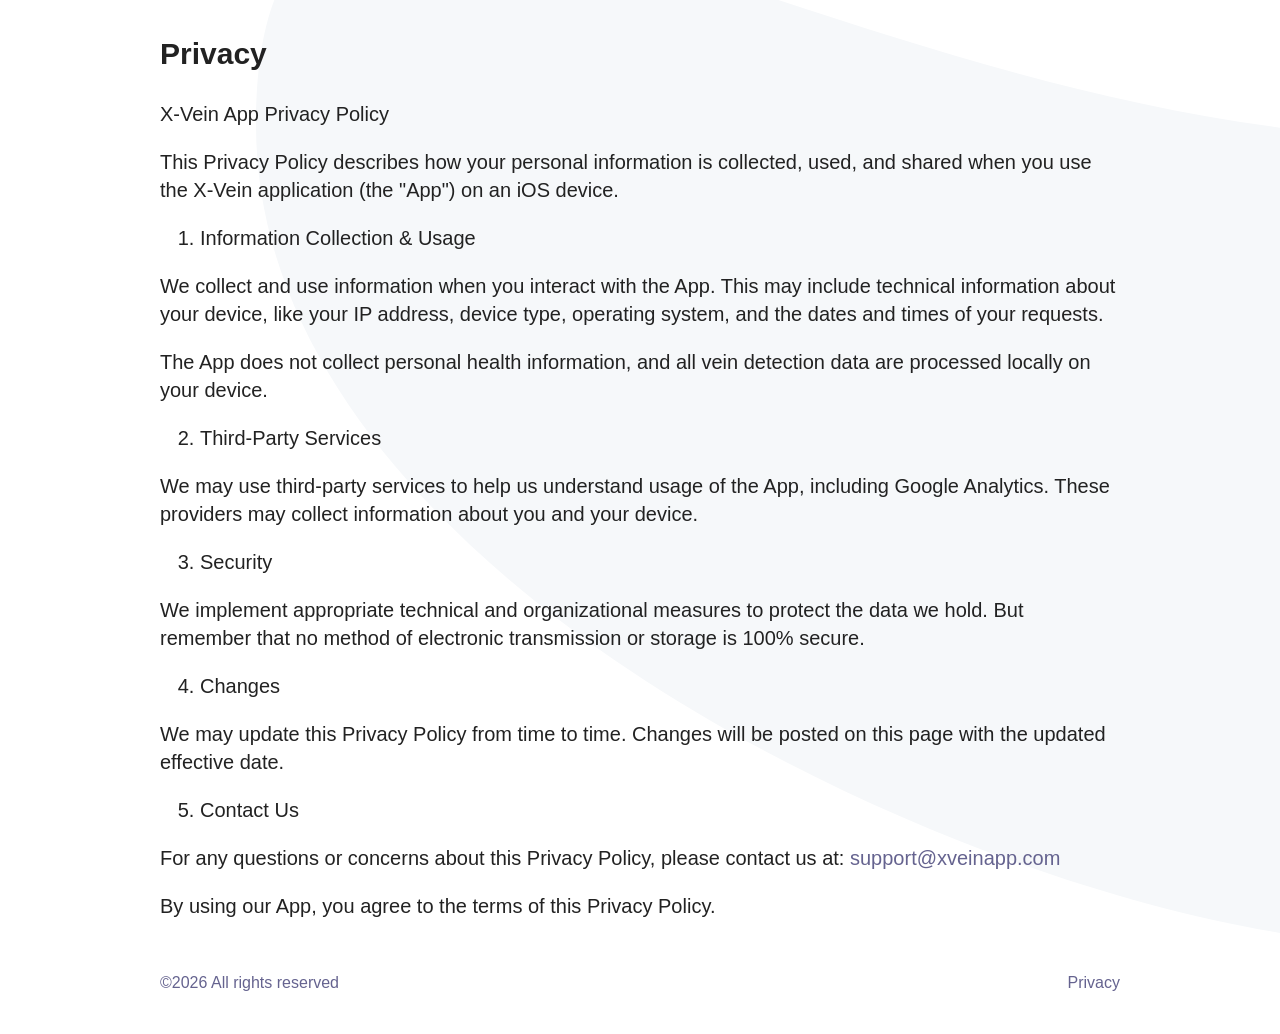
==== page-1.html @ 7c42c56e "first commit" ====
<!DOCTYPE html>
<html dir="auto" lang="en">
<head>
	<meta charset="UTF-8" />
	<title>Privacy - My Page Title</title>

	<meta name="description" content="My Page Description" />
	<meta name="viewport" content="width=device-width, initial-scale=1" />
	<link rel="icon" href="assets/favicon.png" />

	<meta property="og:title" content="Privacy - My Page Title" />
	<meta property="og:description" content="My Page Description" />
	<meta property="og:image" content="assets/og-image.png" />

	<link rel="stylesheet" href="assets/tobi.css" />
	<link rel="stylesheet" href="assets/style.css" />

</head>
	<body>
		<main>
<article class="page">
	<header class="page__header">
		<h1 class="page__title">Privacy</h1>
	</header>
	<div class="page__content">
		<p>X-Vein App Privacy Policy</p>
<p>This Privacy Policy describes how your personal information is collected, used, and shared when you use the X-Vein application (the &quot;App&quot;) on an iOS device.</p>
<ol>
<li>Information Collection &amp; Usage</li>
</ol>
<p>We collect and use information when you interact with the App. This may include technical information about your device, like your IP address, device type, operating system, and the dates and times of your requests.</p>
<p>The App does not collect personal health information, and all vein detection data are processed locally on your device.</p>
<ol start="2">
<li>Third-Party Services</li>
</ol>
<p>We may use third-party services to help us understand usage of the App, including Google Analytics. These providers may collect information about you and your device.</p>
<ol start="3">
<li>Security</li>
</ol>
<p>We implement appropriate technical and organizational measures to protect the data we hold. But remember that no method of electronic transmission or storage is 100% secure.</p>
<ol start="4">
<li>Changes</li>
</ol>
<p>We may update this Privacy Policy from time to time. Changes will be posted on this page with the updated effective date.</p>
<ol start="5">
<li>Contact Us</li>
</ol>
<p>For any questions or concerns about this Privacy Policy, please contact us at: <a href="mailto:&#115;&#117;&#112;&#112;&#x6f;&#x72;&#116;&#64;&#120;&#118;&#101;&#105;&#110;&#97;&#x70;&#112;&#x2e;&#x63;&#x6f;&#x6d;">&#115;&#117;&#112;&#112;&#x6f;&#x72;&#116;&#64;&#120;&#118;&#101;&#105;&#110;&#97;&#x70;&#112;&#x2e;&#x63;&#x6f;&#x6d;</a></p>
<p>By using our App, you agree to the terms of this Privacy Policy.</p>


	</div>
</article>



		</main>
		<footer class="footer">
			<div class="container">
				<div class="footer__container">
					<p class="footer__love">
						<script>document.write('&copy;' + (new Date()).getFullYear());</script><noscript>&copy;2023</noscript> All rights reserved
							
					</p>
					<ul class="footer__links">
							<li class="footer__link">
								<a href="page-1.html">Privacy</a>
							</li>
							
					</ul>
				</div>
			</div>
		</footer>

		<script type="text/javascript" src="assets/tobi.min.js" /></script>
		<script>
			window.onload = function () {
				var tobi = new Tobi();
			};
		</script>

  </body>
</html>
---- assets/tobi.css ----
.tobi {
  background-color: rgba(26, 42, 58, 0.94);
  bottom: 0;
  box-sizing: border-box;
  contain: strict;
  font-size: 18px;
  left: 0;
  line-height: 1.5555555555555556;
  overflow: hidden;
  position: fixed;
  right: 0;
  top: 0;
  z-index: 1337;
}

.tobi[aria-hidden="true"] {
  display: none;
}

.tobi *,
.tobi *::before,
.tobi *::after {
  box-sizing: inherit;
}

.tobi-is-open {
  overflow-y: hidden;
}

.tobi__slider {
  bottom: 0;
  left: 0;
  position: absolute;
  right: 0;
  top: 0;
  will-change: transform;
}

.tobi__slider:not(.tobi__slider--is-dragging) {
  transition-duration: 0.3s;
  transition-property: transform;
  transition-timing-function: cubic-bezier(0.19, 1, 0.22, 1);
}

@media screen and (prefers-reduced-motion: reduce) {
  .tobi__slider:not(.tobi__slider--is-dragging) {
    transition: none;
  }
}

.tobi__slider--is-draggable [data-type] {
  cursor: -webkit-grab;
  cursor: grab;
}

.tobi__slider--is-dragging [data-type] {
  cursor: -webkit-grabbing;
  cursor: grabbing;
}

.tobi__slide {
  align-items: center;
  display: flex;
  height: 100%;
  justify-content: center;
  width: 100%;
}

.tobi__slide:not(.tobi__slide--is-active) {
  visibility: hidden;
}

.tobi [data-type] {
  max-height: 85vh;
  max-width: 85vw;
  overflow: hidden;
  overflow-y: auto;
  overscroll-behavior: contain;
}

.tobi [data-type] iframe,
.tobi [data-type] video {
  display: block !important;
}

.tobi [data-type] > figure {
  margin: 0;
  position: relative;
}

.tobi [data-type] > figure > img {
  display: block;
  height: auto;
  max-height: 85vh;
  max-width: 85vw;
  width: auto;
}

.tobi [data-type] > figure > figcaption {
  background-color: rgba(255, 255, 255, 0.94);
  bottom: 0;
  color: #1a2a3a;
  padding: 0.22222em 0.44444em;
  position: absolute;
  white-space: pre-wrap;
  width: 100%;
}

.tobi [data-type="html"] video {
  cursor: auto;
  max-height: 85vh;
  max-width: 85vw;
}

.tobi [data-type="iframe"] {
  /* Fix iframe scrolling on iOS */
  -webkit-overflow-scrolling: touch;
  transform: translate3d(0, 0, 0);
}

.tobi [data-type="iframe"] iframe {
  height: 85vh;
  width: 85vw;
}

.tobi > button {
  background-color: transparent;
  border: 0.05556em solid transparent;
  color: #fff;
  cursor: pointer;
  font: inherit;
  line-height: 1;
  margin: 0;
  opacity: 0.5;
  padding: 0.22222em;
  position: absolute;
  touch-action: manipulation;
  transition-duration: 0.3s;
  transition-property: opacity, transform;
  transition-timing-function: cubic-bezier(0.19, 1, 0.22, 1);
  will-change: opacity, transform;
  z-index: 1;
}

@media screen and (prefers-reduced-motion: reduce) {
  .tobi > button {
    transition: none;
    will-change: opacity;
  }
}

.tobi > button svg {
  pointer-events: none;
  stroke: #fff;
  stroke-width: 1;
  stroke-linecap: square;
  stroke-linejoin: miter;
  fill: none;
  color: #fff;
}

.tobi > button:active, .tobi > button:focus, .tobi > button:hover {
  opacity: 1;
  transform: scale(0.84);
}

@media screen and (prefers-reduced-motion: reduce) {
  .tobi > button:active, .tobi > button:focus, .tobi > button:hover {
    transform: none;
  }
}

.tobi > button.tobi__prev, .tobi > button.tobi__next {
  top: calc(50% - 1.94444em);
}

.tobi > button.tobi__prev svg, .tobi > button.tobi__next svg {
  height: 3.88889em;
  width: 3.88889em;
}

.tobi > button.tobi__prev {
  left: 0;
}

.tobi > button.tobi__next {
  right: 0;
}

.tobi > button.tobi__close {
  right: 0.27778em;
  top: 1em;
}

.tobi > button.tobi__close svg {
  height: 3.33333em;
  width: 3.33333em;
}

.tobi > button:disabled, .tobi > button[aria-hidden="true"] {
  display: none;
}

.tobi__counter {
  background-color: transparent;
  color: #fff;
  font-size: 1.11111em;
  left: 1em;
  line-height: 1;
  position: absolute;
  top: 2.22222em;
  z-index: 1;
}

.tobi__counter[aria-hidden="true"] {
  display: none;
}

.tobi-loader {
  display: inline-block;
  height: 5.55556em;
  left: calc(50% - 2.77778em);
  position: absolute;
  top: calc(50% - 2.77778em);
  width: 5.55556em;
}

.tobi-loader::before {
  animation: spin 1s infinite;
  border-radius: 100%;
  border: 0.22222em solid #949ba3;
  border-top-color: #fff;
  bottom: 0;
  content: "";
  left: 0;
  position: absolute;
  right: 0;
  top: 0;
  z-index: 1;
}

.tobi-zoom {
  border: 0;
  box-shadow: none;
  display: inline-block;
  position: relative;
  text-decoration: none;
}

.tobi-zoom img {
  display: block;
}

.tobi-zoom__icon {
  background-color: rgba(26, 42, 58, 0.94);
  bottom: 0;
  color: #fff;
  line-height: 1;
  position: absolute;
  right: 0;
}

.tobi-zoom__icon svg {
  color: #fff;
  fill: none;
  height: 1.11111em;
  padding: 0.22222em;
  pointer-events: none;
  stroke-linecap: square;
  stroke-linejoin: miter;
  stroke-width: 2;
  stroke: #fff;
  width: 1.11111em;
}

@keyframes spin {
  to {
    transform: rotate(360deg);
  }
}
---- assets/style.css ----
:root {
  --font-xl: 42px;
  --font-lg: 24px;
  --font-md: 20px;
  --font-sm: 18px;
  --font-xs: 16px;
  --font-xxs: 14px;
}
@media (max-width: 768px) {
  :root {
    --font-xl: 18px;
    --font-lg: 16px;
    --font-md: 14px;
    --font-sm: 12px;
    --font-xs: 12px;
    --font-xxs: 12px;
  }
}

body {
  font-family: -apple-system, BlinkMacSystemFont, "Segoe UI", Roboto, Oxygen-Sans, Ubuntu, Cantarell, "Helvetica Neue", sans-serif;
  color: #222;
  display: flex;
  min-height: 100vh;
  flex-direction: column;
  font-size: var(--font-md);
  background-color: #fff;
  background-image: url([data-uri]);
  background-size: cover;
  background-position-x: 20vw;
  background-position-y: -10vh;
  background-repeat: no-repeat;
  line-height: 1.4;
}

main {
  flex: 1;
  width: 100%;
}

a {
  color: #65638f;
  text-decoration: none;
}
a:hover {
  color: #5A51FE;
}

.button {
  display: flex;
  background: linear-gradient(65deg, #DA552F, #ea8e39);
  font-family: "Heebo", sans-serif;
  color: #fff;
  display: inline-flex;
  font-size: var(--font-xxs);
  letter-spacing: 0px;
  font-weight: 700;
  line-height: 16px;
  text-transform: uppercase;
  text-decoration: none !important;
  border: none;
  border-radius: 2px;
  cursor: pointer;
  justify-content: center;
  padding: 16px 32px;
  text-align: center;
  white-space: nowrap;
  box-shadow: 0 8px 24px rgba(32, 43, 54, 0.12);
  mix-blend-mode: multiply;
  transition: all 0.15s ease;
}
.button:hover {
  color: #fff;
  box-shadow: 0 8px 24px rgba(32, 43, 54, 0.25);
}
.button--link {
  background: rgba(0, 0, 0, 0);
  color: #5A51FE;
  box-shadow: none;
}
.button--link:hover {
  color: #8751FE;
  box-shadow: none;
}

.accent {
  color: #5A51FE;
}

.container {
  max-width: 960px;
  padding: 0 30px;
  margin: auto;
}

h1, h2 {
  font-family: "Heebo", sans-serif;
}

.container-desktop {
  max-width: 960px;
  padding: 0 30px;
  margin: auto;
}
@media (max-width: 768px) {
  .container-desktop {
    max-width: 100%;
    padding: 0;
  }
}

.tobi-zoom__icon {
  display: none;
}

.app__header {
  display: flex;
  flex-direction: row;
  margin-top: 128px;
  margin-bottom: 128px;
  align-items: center;
}
@media (max-width: 768px) {
  .app__header {
    align-items: flex-start;
    margin-top: 32px;
    margin-bottom: 16px;
  }
}
.app__logo-wrapper {
  display: inline-block;
  background-image: url("ios-mask-border-128.svg");
  background-size: contain;
  max-width: 250px;
  max-height: 250px;
  padding: 1px;
  margin-right: 64px;
  width: 100%;
  height: 100%;
  background-repeat: no-repeat;
}
html[dir=rtl] .app__logo-wrapper {
  margin-left: 64px;
  margin-right: 0;
}
@media (max-width: 768px) {
  .app__logo-wrapper {
    max-width: 100px;
    max-height: 100px;
    margin-right: 16px;
  }
}
.app__logo {
  border-radius: 22.5%;
  mask-image: url("ios-mask.svg");
  mask-size: cover;
  width: 100%;
  height: auto;
}
.app__name {
  font-size: var(--font-xl);
  margin: 0;
}
.app__description {
  font-size: var(--font-lg);
}
@media (max-width: 768px) {
  .app__description {
    margin-top: 8px;
    margin-bottom: 0;
  }
}
.app__screenshots-list {
  display: grid;
  grid-template-columns: 200px 200px 200px 200px 200px 200px;
  grid-column-gap: 20px;
  padding: 30px 0;
}
@media (max-width: 768px) {
  .app__screenshots-list {
    padding: 32px;
    width: 800px;
  }
}
.app__screenshot {
  width: 100%;
  border-radius: 16px;
  box-shadow: 0 12px 48px rgba(17, 16, 62, 0.12);
  transition: all 0.3s ease-in-out;
  transform: scale(1);
  cursor: pointer;
}
.app__screenshot:hover {
  box-shadow: 0 24px 48px rgba(17, 16, 62, 0.12);
  transform: scale(1.05);
}
.app__screenshots-wrapper {
  overflow-y: auto;
}
.app__buttons {
  display: flex;
  flex-direction: row;
  align-items: center;
  margin-left: -9.8px;
}
.app__buttons--mobile {
  display: none;
}
@media (max-width: 768px) {
  .app__buttons {
    margin-left: 0;
    margin-bottom: 64px;
  }
  .app__buttons--mobile {
    display: flex;
    justify-content: center;
  }
  .app__buttons--desktop {
    display: none;
  }
}
.app__button-play img {
  width: 176.4px;
}
.app__button-ios img {
  width: 140px;
}
.app__button-web {
  margin-left: 12px;
}
.app__button-web img {
  width: 157px;
}
@media (max-width: 768px) {
  .app__button-play img {
    width: 126px;
  }
  .app__button-ios img {
    width: 100px;
  }
  .app__button-web {
    margin-left: 8px;
  }
  .app__button-web img {
    width: 112px;
  }
}
.app__section-title {
  font-size: var(--font-lg);
}
.app__section {
  margin-bottom: 128px;
}
@media (max-width: 768px) {
  .app__section {
    margin-bottom: 64px;
  }
}
.app__featured-content {
  display: grid;
  grid-template-columns: 1fr 1fr 1fr 1fr;
  grid-column-gap: 32px;
  align-items: center;
}
@media (max-width: 768px) {
  .app__featured-content {
    display: block;
    padding: 32px;
  }
}
.app__featured-image {
  width: 100%;
  margin: auto;
}

.footer {
  padding: 16px 0;
  font-size: var(--font-xs) !important;
}
.footer a {
  font-size: var(--font-xs) !important;
}
.footer__container {
  color: #65638f;
  display: flex;
  width: 100%;
  justify-content: space-between;
  align-items: center;
}
@media (max-width: 768px) {
  .footer__container {
    flex-direction: column-reverse;
    align-items: flex-start;
  }
}
.footer__links {
  list-style: none;
  display: flex;
  padding-left: 0;
}
.footer__link {
  margin-left: 32px;
}
@media (max-width: 768px) {
  .footer__link {
    margin-left: 0;
    margin-right: 8px;
  }
}

.page {
  max-width: 960px;
  padding: 0 30px;
  margin: auto;
}

.darkmode-toggle {
  z-index: 500;
}

.darkmode-background {
  background-image: url([data-uri]) !important;
  background-size: cover !important;
  background-position-x: 20vw !important;
  background-position-y: -10vh !important;
  background-repeat: no-repeat !important;
}
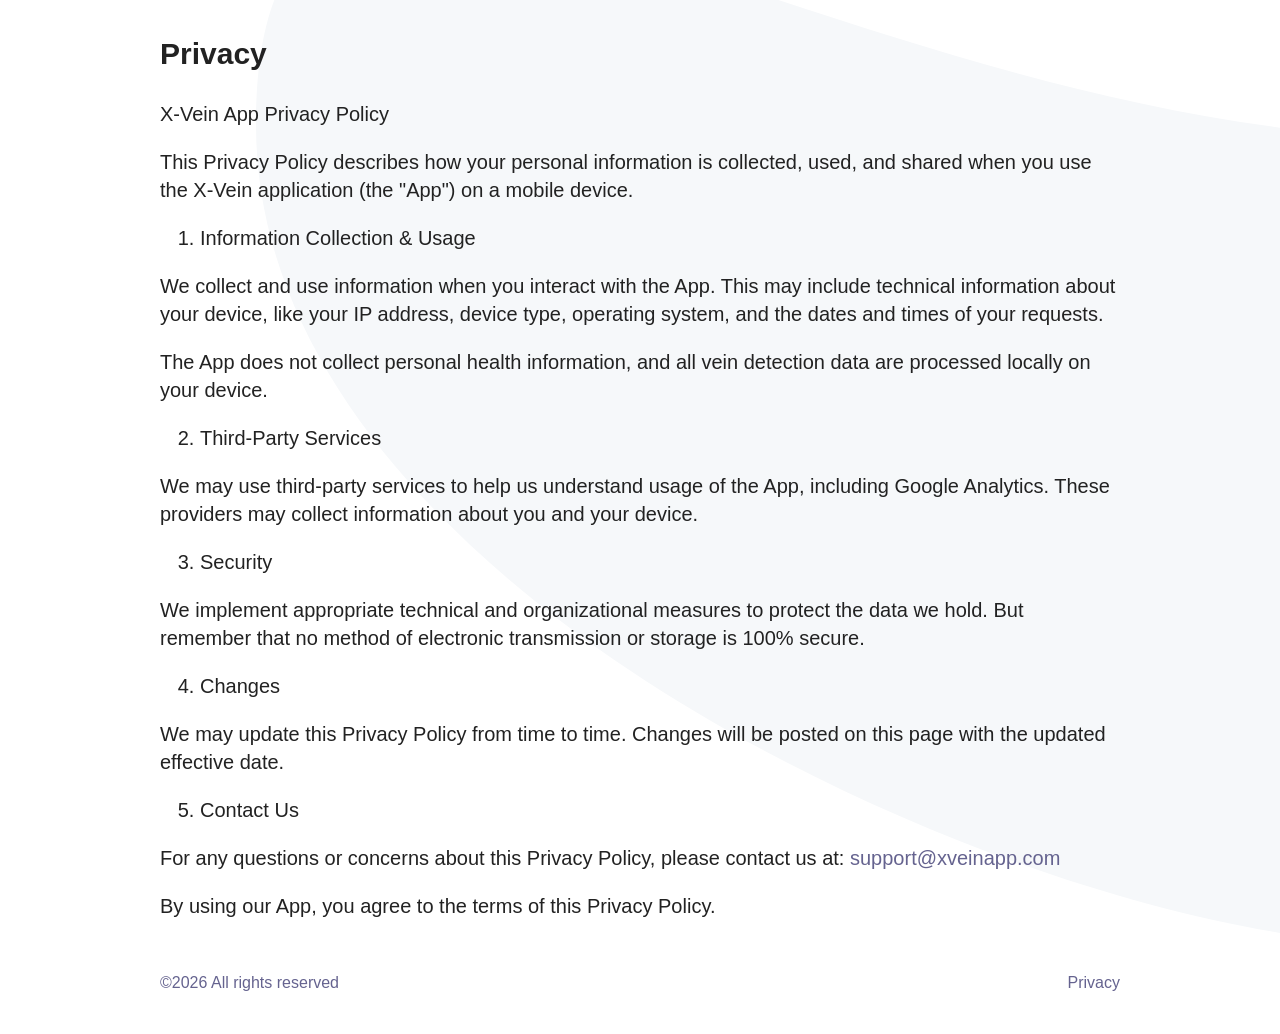
==== commit 9fd426e0: "Update page-1.html" ====
--- a/page-1.html
+++ b/page-1.html
@@ -24,7 +24,7 @@
 	</header>
 	<div class="page__content">
 		<p>X-Vein App Privacy Policy</p>
-<p>This Privacy Policy describes how your personal information is collected, used, and shared when you use the X-Vein application (the &quot;App&quot;) on an iOS device.</p>
+<p>This Privacy Policy describes how your personal information is collected, used, and shared when you use the X-Vein application (the &quot;App&quot;) on a mobile device.</p>
 <ol>
 <li>Information Collection &amp; Usage</li>
 </ol>
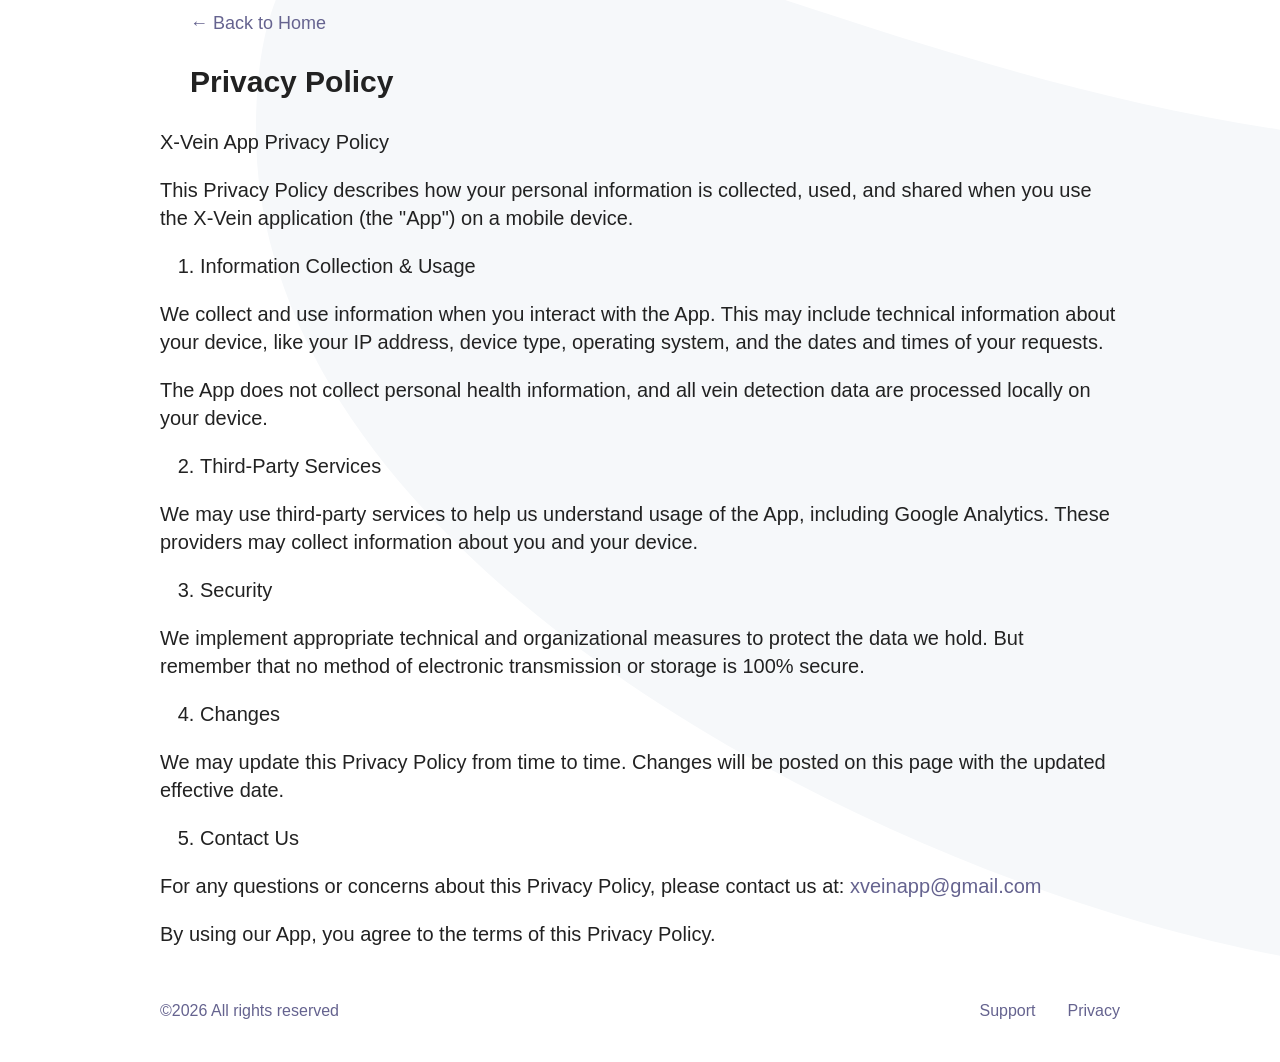
==== commit 1b1040aa: "Fix Apple App Store support URL requirements - Updated page titles and meta descriptions for better " ====
--- a/page-1.html
+++ b/page-1.html
@@ -2,14 +2,14 @@
 <html dir="auto" lang="en">
 <head>
 	<meta charset="UTF-8" />
-	<title>Privacy - My Page Title</title>
+	<title>Privacy Policy - X-Vein Medical Training App</title>
 
-	<meta name="description" content="My Page Description" />
+	<meta name="description" content="X-Vein Privacy Policy - Learn how we protect your privacy and handle data in our medical vein detection training application." />
 	<meta name="viewport" content="width=device-width, initial-scale=1" />
 	<link rel="icon" href="assets/favicon.png" />
 
-	<meta property="og:title" content="Privacy - My Page Title" />
-	<meta property="og:description" content="My Page Description" />
+	<meta property="og:title" content="Privacy Policy - X-Vein Medical Training App" />
+	<meta property="og:description" content="X-Vein Privacy Policy - Learn how we protect your privacy and handle data in our medical vein detection training application." />
 	<meta property="og:image" content="assets/og-image.png" />
 
 	<link rel="stylesheet" href="assets/tobi.css" />
@@ -20,7 +20,12 @@
 		<main>
 <article class="page">
 	<header class="page__header">
-		<h1 class="page__title">Privacy</h1>
+		<div class="container">
+			<nav class="page__nav">
+				<a href="index.html" class="page__nav-link">← Back to Home</a>
+			</nav>
+			<h1 class="page__title">Privacy Policy</h1>
+		</div>
 	</header>
 	<div class="page__content">
 		<p>X-Vein App Privacy Policy</p>
@@ -45,7 +50,7 @@
 <ol start="5">
 <li>Contact Us</li>
 </ol>
-<p>For any questions or concerns about this Privacy Policy, please contact us at: <a href="mailto:&#115;&#117;&#112;&#112;&#x6f;&#x72;&#116;&#64;&#120;&#118;&#101;&#105;&#110;&#97;&#x70;&#112;&#x2e;&#x63;&#x6f;&#x6d;">&#115;&#117;&#112;&#112;&#x6f;&#x72;&#116;&#64;&#120;&#118;&#101;&#105;&#110;&#97;&#x70;&#112;&#x2e;&#x63;&#x6f;&#x6d;</a></p>
+<p>For any questions or concerns about this Privacy Policy, please contact us at: <a href="mailto:xveinapp@gmail.com">xveinapp@gmail.com</a></p>
 <p>By using our App, you agree to the terms of this Privacy Policy.</p>
 
 
@@ -64,6 +69,9 @@
 					</p>
 					<ul class="footer__links">
 							<li class="footer__link">
+								<a href="support.html">Support</a>
+							</li>
+							<li class="footer__link">
 								<a href="page-1.html">Privacy</a>
 							</li>
 							
--- a/assets/style.css
+++ b/assets/style.css
@@ -324,4 +324,98 @@
   background-position-x: 20vw !important;
   background-position-y: -10vh !important;
   background-repeat: no-repeat !important;
+}
+
+/* Support section styles */
+.app__support {
+  background-color: #f8f9fa;
+  border-radius: 12px;
+  padding: 2rem;
+  margin-top: 2rem;
+}
+
+.app__support-content h3 {
+  color: #333;
+  margin-top: 2rem;
+  margin-bottom: 1rem;
+  font-size: var(--font-lg);
+}
+
+.app__support-content ul {
+  margin: 1rem 0;
+  padding-left: 1.5rem;
+}
+
+.app__support-content li {
+  margin-bottom: 0.5rem;
+  line-height: 1.6;
+}
+
+.faq-item {
+  background-color: white;
+  border-radius: 8px;
+  padding: 1.5rem;
+  margin-bottom: 1rem;
+  box-shadow: 0 2px 4px rgba(0,0,0,0.1);
+}
+
+.faq-item h4 {
+  color: #333;
+  margin-bottom: 0.5rem;
+  font-size: var(--font-md);
+}
+
+.faq-item p {
+  margin-bottom: 0.5rem;
+}
+
+/* Support page specific styles */
+.support-section {
+  margin-bottom: 3rem;
+  padding-bottom: 2rem;
+  border-bottom: 1px solid #e9ecef;
+}
+
+.support-section:last-child {
+  border-bottom: none;
+}
+
+.contact-info, .support-hours {
+  background-color: #f8f9fa;
+  padding: 1.5rem;
+  border-radius: 8px;
+  margin: 1rem 0;
+}
+
+.page__nav {
+  margin-bottom: 1rem;
+}
+
+.page__nav-link {
+  color: #65638f;
+  font-size: var(--font-sm);
+  text-decoration: none;
+}
+
+.page__nav-link:hover {
+  color: #5A51FE;
+}
+
+@media (max-width: 768px) {
+  .app__support {
+    padding: 1.5rem;
+    margin-top: 1rem;
+  }
+  
+  .faq-item {
+    padding: 1rem;
+  }
+  
+  .support-section {
+    margin-bottom: 2rem;
+  }
+  
+  .contact-info, .support-hours {
+    padding: 1rem;
+  }
 }
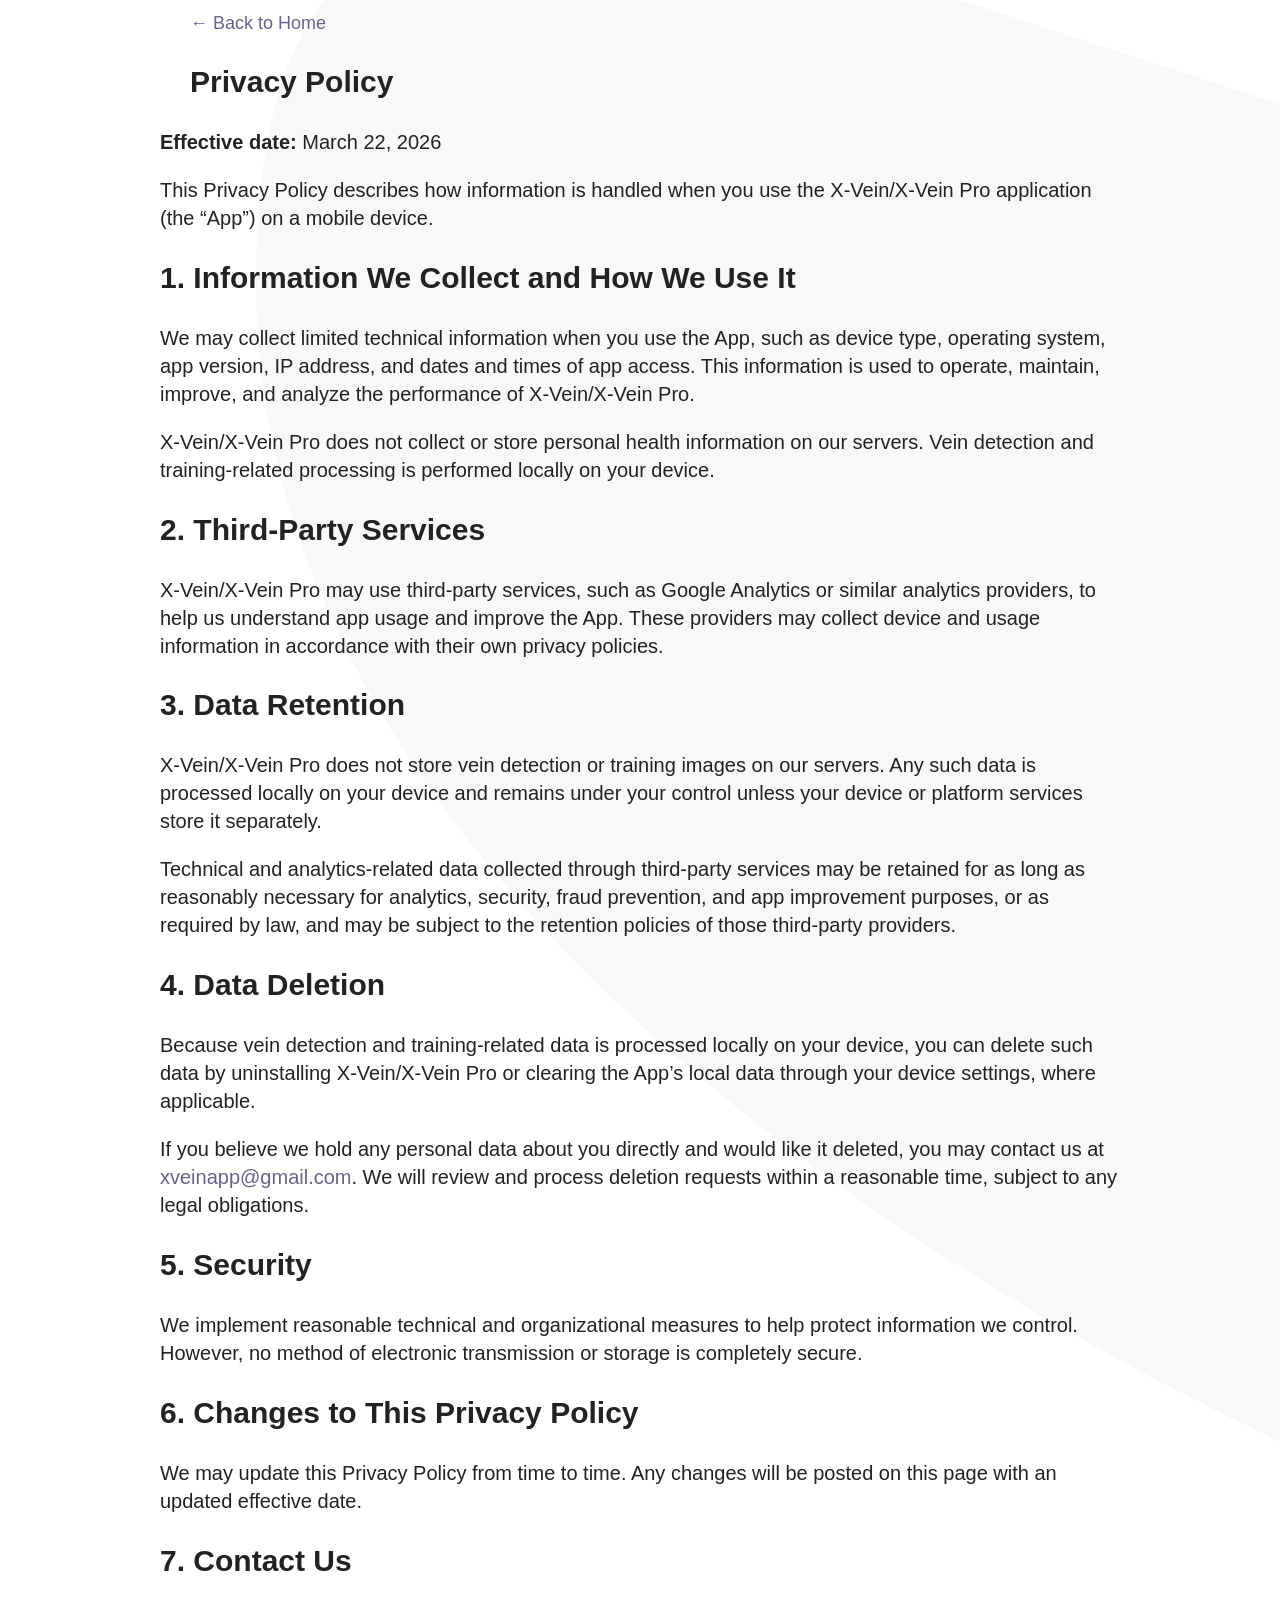
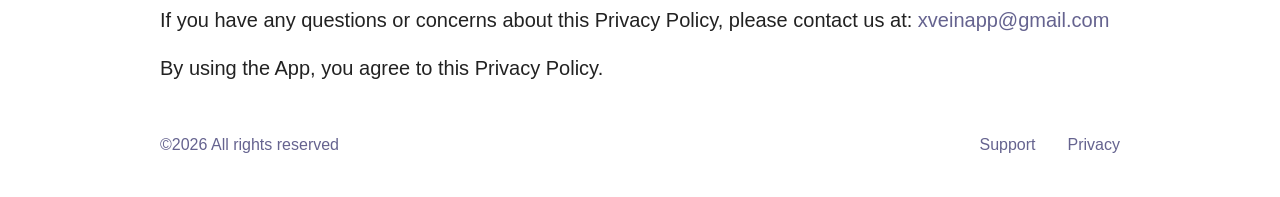
==== commit 67fd15d6: "Update page-1.html" ====
--- a/page-1.html
+++ b/page-1.html
@@ -1,91 +1,144 @@
 <!DOCTYPE html>
 <html dir="auto" lang="en">
 <head>
-	<meta charset="UTF-8" />
-	<title>Privacy Policy - X-Vein Medical Training App</title>
+  <meta charset="UTF-8" />
+  <title>Privacy Policy - X-Vein/X-Vein Pro Medical Training App</title>
 
-	<meta name="description" content="X-Vein Privacy Policy - Learn how we protect your privacy and handle data in our medical vein detection training application." />
-	<meta name="viewport" content="width=device-width, initial-scale=1" />
-	<link rel="icon" href="assets/favicon.png" />
+  <meta
+    name="description"
+    content="X-Vein/X-Vein Pro Privacy Policy - Learn how we protect your privacy and handle data in our medical vein detection training application."
+  />
+  <meta name="viewport" content="width=device-width, initial-scale=1" />
+  <link rel="icon" href="assets/favicon.png" />
 
-	<meta property="og:title" content="Privacy Policy - X-Vein Medical Training App" />
-	<meta property="og:description" content="X-Vein Privacy Policy - Learn how we protect your privacy and handle data in our medical vein detection training application." />
-	<meta property="og:image" content="assets/og-image.png" />
+  <meta property="og:title" content="Privacy Policy - X-Vein/X-Vein Pro Medical Training App" />
+  <meta
+    property="og:description"
+    content="X-Vein/X-Vein Pro Privacy Policy - Learn how we protect your privacy and handle data in our medical vein detection training application."
+  />
+  <meta property="og:image" content="assets/og-image.png" />
 
-	<link rel="stylesheet" href="assets/tobi.css" />
-	<link rel="stylesheet" href="assets/style.css" />
+  <link rel="stylesheet" href="assets/tobi.css" />
+  <link rel="stylesheet" href="assets/style.css" />
+</head>
+<body>
+  <main>
+    <article class="page">
+      <header class="page__header">
+        <div class="container">
+          <nav class="page__nav">
+            <a href="index.html" class="page__nav-link">← Back to Home</a>
+          </nav>
+          <h1 class="page__title">Privacy Policy</h1>
+        </div>
+      </header>
 
-</head>
-	<body>
-		<main>
-<article class="page">
-	<header class="page__header">
-		<div class="container">
-			<nav class="page__nav">
-				<a href="index.html" class="page__nav-link">← Back to Home</a>
-			</nav>
-			<h1 class="page__title">Privacy Policy</h1>
-		</div>
-	</header>
-	<div class="page__content">
-		<p>X-Vein App Privacy Policy</p>
-<p>This Privacy Policy describes how your personal information is collected, used, and shared when you use the X-Vein application (the &quot;App&quot;) on a mobile device.</p>
-<ol>
-<li>Information Collection &amp; Usage</li>
-</ol>
-<p>We collect and use information when you interact with the App. This may include technical information about your device, like your IP address, device type, operating system, and the dates and times of your requests.</p>
-<p>The App does not collect personal health information, and all vein detection data are processed locally on your device.</p>
-<ol start="2">
-<li>Third-Party Services</li>
-</ol>
-<p>We may use third-party services to help us understand usage of the App, including Google Analytics. These providers may collect information about you and your device.</p>
-<ol start="3">
-<li>Security</li>
-</ol>
-<p>We implement appropriate technical and organizational measures to protect the data we hold. But remember that no method of electronic transmission or storage is 100% secure.</p>
-<ol start="4">
-<li>Changes</li>
-</ol>
-<p>We may update this Privacy Policy from time to time. Changes will be posted on this page with the updated effective date.</p>
-<ol start="5">
-<li>Contact Us</li>
-</ol>
-<p>For any questions or concerns about this Privacy Policy, please contact us at: <a href="mailto:xveinapp@gmail.com">xveinapp@gmail.com</a></p>
-<p>By using our App, you agree to the terms of this Privacy Policy.</p>
+      <div class="page__content">
+        <p><strong>Effective date:</strong> March 22, 2026</p>
 
+        <p>
+          This Privacy Policy describes how information is handled when you use the
+          X-Vein/X-Vein Pro application (the “App”) on a mobile device.
+        </p>
 
-	</div>
-</article>
+        <h2>1. Information We Collect and How We Use It</h2>
+        <p>
+          We may collect limited technical information when you use the App, such as
+          device type, operating system, app version, IP address, and dates and times
+          of app access. This information is used to operate, maintain, improve, and
+          analyze the performance of X-Vein/X-Vein Pro.
+        </p>
+        <p>
+          X-Vein/X-Vein Pro does not collect or store personal health information on
+          our servers. Vein detection and training-related processing is performed
+          locally on your device.
+        </p>
 
+        <h2>2. Third-Party Services</h2>
+        <p>
+          X-Vein/X-Vein Pro may use third-party services, such as Google Analytics or
+          similar analytics providers, to help us understand app usage and improve the
+          App. These providers may collect device and usage information in accordance
+          with their own privacy policies.
+        </p>
 
+        <h2>3. Data Retention</h2>
+        <p>
+          X-Vein/X-Vein Pro does not store vein detection or training images on our
+          servers. Any such data is processed locally on your device and remains under
+          your control unless your device or platform services store it separately.
+        </p>
+        <p>
+          Technical and analytics-related data collected through third-party services
+          may be retained for as long as reasonably necessary for analytics, security,
+          fraud prevention, and app improvement purposes, or as required by law, and
+          may be subject to the retention policies of those third-party providers.
+        </p>
 
-		</main>
-		<footer class="footer">
-			<div class="container">
-				<div class="footer__container">
-					<p class="footer__love">
-						<script>document.write('&copy;' + (new Date()).getFullYear());</script><noscript>&copy;2023</noscript> All rights reserved
-							
-					</p>
-					<ul class="footer__links">
-							<li class="footer__link">
-								<a href="support.html">Support</a>
-							</li>
-							<li class="footer__link">
-								<a href="page-1.html">Privacy</a>
-							</li>
-							
-					</ul>
-				</div>
-			</div>
-		</footer>
+        <h2>4. Data Deletion</h2>
+        <p>
+          Because vein detection and training-related data is processed locally on your
+          device, you can delete such data by uninstalling X-Vein/X-Vein Pro or clearing
+          the App’s local data through your device settings, where applicable.
+        </p>
+        <p>
+          If you believe we hold any personal data about you directly and would like
+          it deleted, you may contact us at
+          <a href="mailto:xveinapp@gmail.com">xveinapp@gmail.com</a>. We will review
+          and process deletion requests within a reasonable time, subject to any legal
+          obligations.
+        </p>
 
-		<script type="text/javascript" src="assets/tobi.min.js" /></script>
-		<script>
-			window.onload = function () {
-				var tobi = new Tobi();
-			};
-		</script>
+        <h2>5. Security</h2>
+        <p>
+          We implement reasonable technical and organizational measures to help protect
+          information we control. However, no method of electronic transmission or
+          storage is completely secure.
+        </p>
 
-  </body>
+        <h2>6. Changes to This Privacy Policy</h2>
+        <p>
+          We may update this Privacy Policy from time to time. Any changes will be
+          posted on this page with an updated effective date.
+        </p>
+
+        <h2>7. Contact Us</h2>
+        <p>
+          If you have any questions or concerns about this Privacy Policy, please
+          contact us at:
+          <a href="mailto:xveinapp@gmail.com">xveinapp@gmail.com</a>
+        </p>
+
+        <p>By using the App, you agree to this Privacy Policy.</p>
+      </div>
+    </article>
+  </main>
+
+  <footer class="footer">
+    <div class="container">
+      <div class="footer__container">
+        <p class="footer__love">
+          <script>document.write('&copy;' + (new Date()).getFullYear());</script>
+          <noscript>&copy;2026</noscript>
+          All rights reserved
+        </p>
+        <ul class="footer__links">
+          <li class="footer__link">
+            <a href="support.html">Support</a>
+          </li>
+          <li class="footer__link">
+            <a href="page-1.html">Privacy</a>
+          </li>
+        </ul>
+      </div>
+    </div>
+  </footer>
+
+  <script type="text/javascript" src="assets/tobi.min.js"></script>
+  <script>
+    window.onload = function () {
+      var tobi = new Tobi();
+    };
+  </script>
+</body>
 </html>
